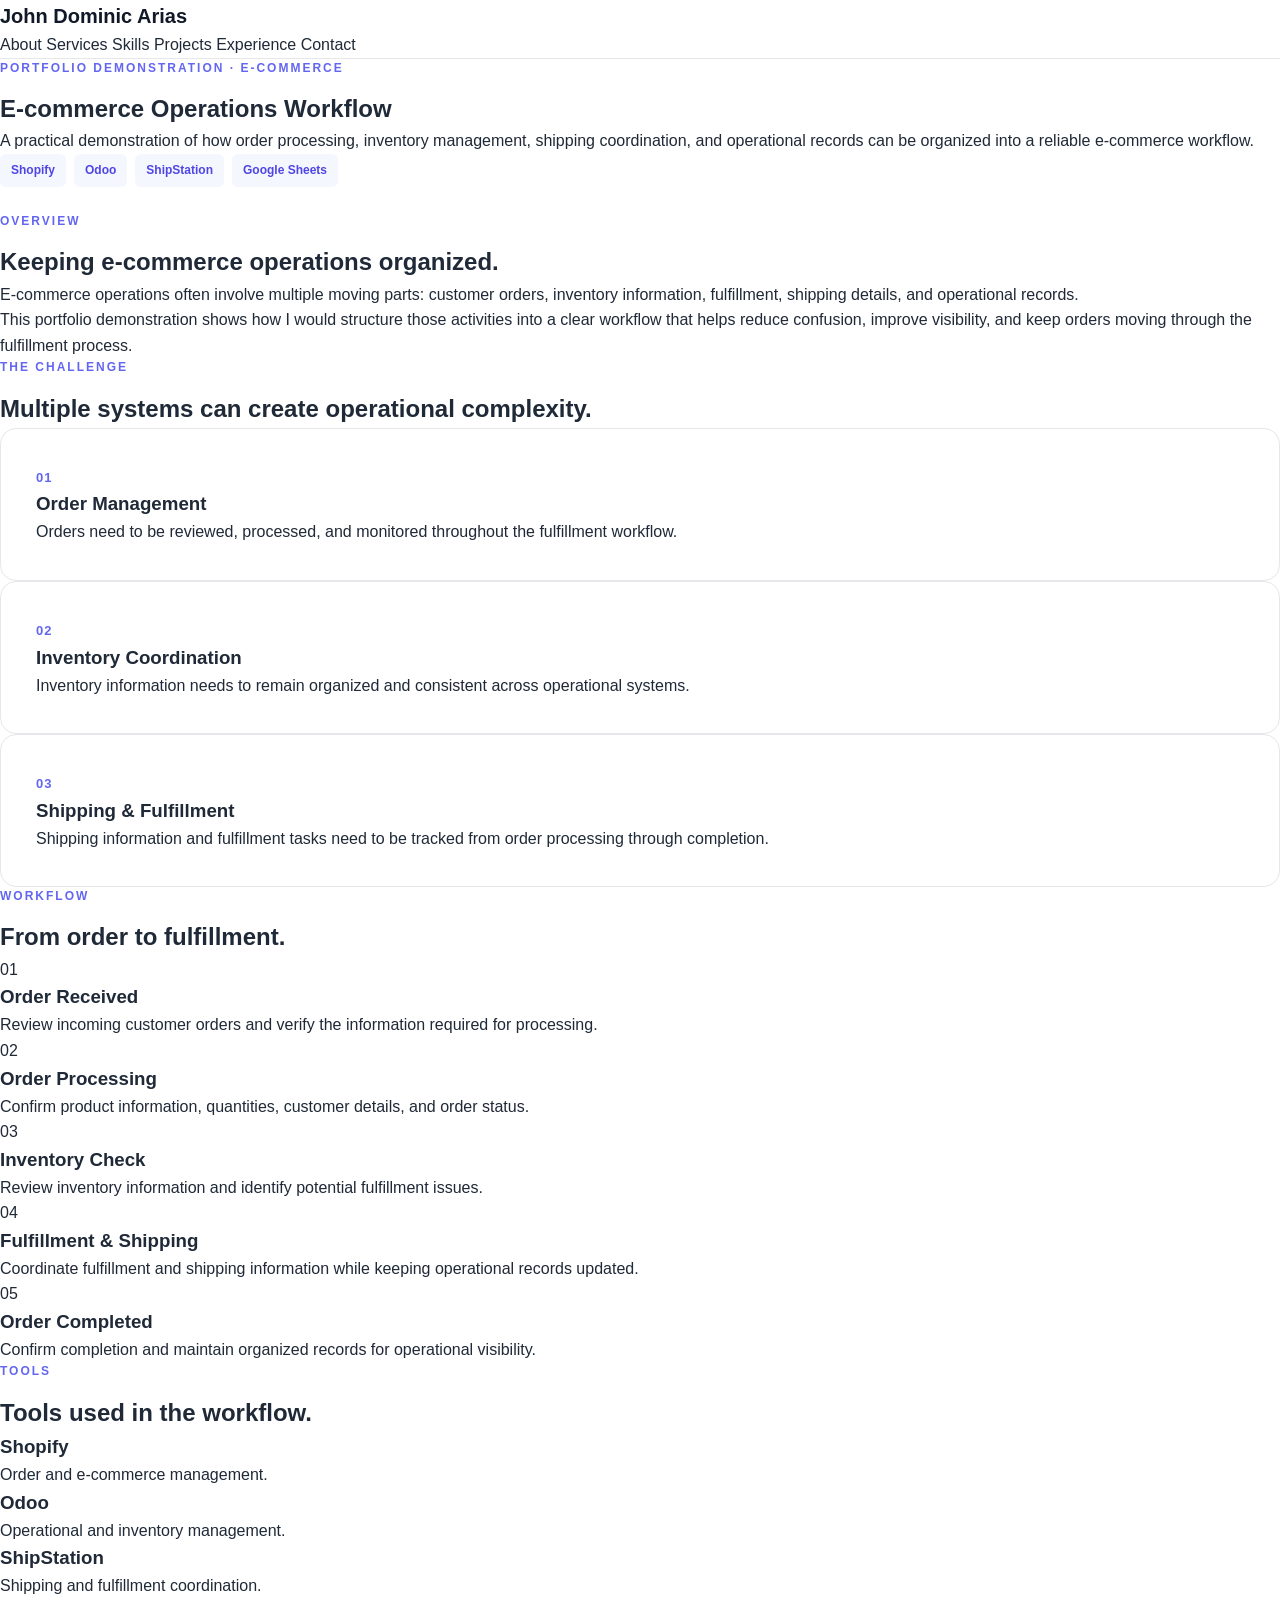
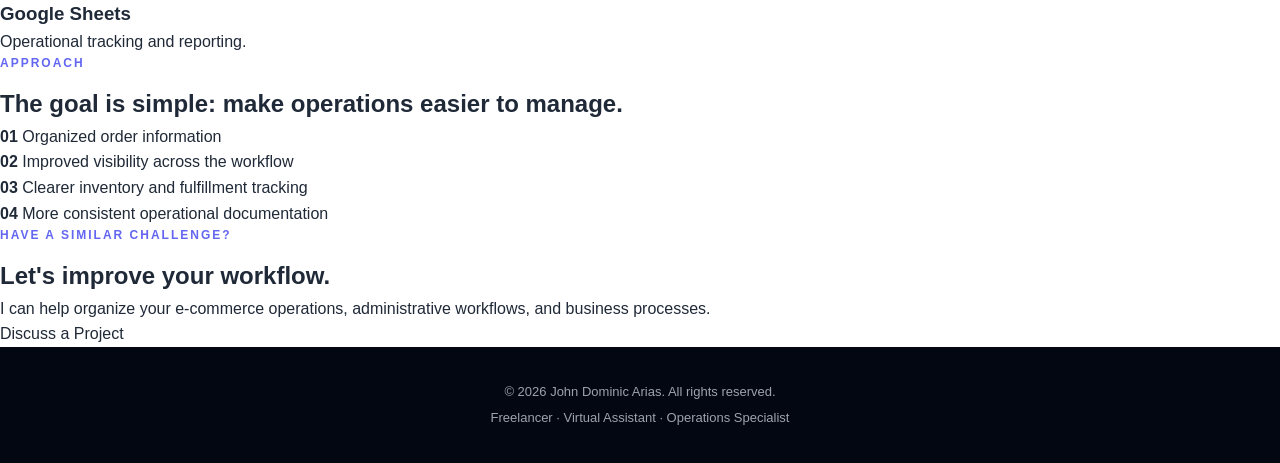
==== ecommerce-workflow.html @ 6441fe80 "Create e-commerce workflow project page" ====
<!DOCTYPE html>
<html lang="en">

<head>
    <meta charset="UTF-8">
    <meta name="viewport" content="width=device-width, initial-scale=1.0">

    <title>E-commerce Operations Workflow | John Dominic Arias</title>

    <link rel="stylesheet" href="style.css">
</head>

<body>

    <!-- Navigation -->
    <header>
        <div class="nav-container">

            <a href="index.html" class="logo">
                John Dominic Arias
            </a>

            <nav>
                <a href="index.html#about">About</a>
                <a href="index.html#services">Services</a>
                <a href="index.html#skills">Skills</a>
                <a href="index.html#projects">Projects</a>
                <a href="index.html#experience">Experience</a>
                <a href="index.html#contact">Contact</a>
            </nav>

        </div>
    </header>


    <main>

        <!-- Project Hero -->
        <section class="project-hero">

            <p class="section-label">
                PORTFOLIO DEMONSTRATION · E-COMMERCE
            </p>

            <h1>
                E-commerce Operations Workflow
            </h1>

            <p class="project-intro">
                A practical demonstration of how order processing,
                inventory management, shipping coordination, and
                operational records can be organized into a reliable
                e-commerce workflow.
            </p>

            <div class="project-tools">
                <span>Shopify</span>
                <span>Odoo</span>
                <span>ShipStation</span>
                <span>Google Sheets</span>
            </div>

        </section>


        <!-- Overview -->
        <section class="project-section">

            <div class="project-section-heading">

                <p class="section-label">
                    OVERVIEW
                </p>

                <h2>
                    Keeping e-commerce operations organized.
                </h2>

            </div>

            <p class="project-text">
                E-commerce operations often involve multiple moving parts:
                customer orders, inventory information, fulfillment,
                shipping details, and operational records.
            </p>

            <p class="project-text">
                This portfolio demonstration shows how I would structure
                those activities into a clear workflow that helps reduce
                confusion, improve visibility, and keep orders moving
                through the fulfillment process.
            </p>

        </section>


        <!-- Problem -->
        <section class="project-section light-section">

            <div class="project-section-heading">

                <p class="section-label">
                    THE CHALLENGE
                </p>

                <h2>
                    Multiple systems can create operational complexity.
                </h2>

            </div>

            <div class="project-grid">

                <div class="project-card">

                    <span class="project-number">
                        01
                    </span>

                    <h3>
                        Order Management
                    </h3>

                    <p>
                        Orders need to be reviewed, processed, and
                        monitored throughout the fulfillment workflow.
                    </p>

                </div>


                <div class="project-card">

                    <span class="project-number">
                        02
                    </span>

                    <h3>
                        Inventory Coordination
                    </h3>

                    <p>
                        Inventory information needs to remain organized
                        and consistent across operational systems.
                    </p>

                </div>


                <div class="project-card">

                    <span class="project-number">
                        03
                    </span>

                    <h3>
                        Shipping & Fulfillment
                    </h3>

                    <p>
                        Shipping information and fulfillment tasks need
                        to be tracked from order processing through
                        completion.
                    </p>

                </div>

            </div>

        </section>


        <!-- Workflow -->
        <section class="project-section">

            <div class="project-section-heading">

                <p class="section-label">
                    WORKFLOW
                </p>

                <h2>
                    From order to fulfillment.
                </h2>

            </div>


            <div class="workflow">

                <div class="workflow-step">

                    <span>01</span>

                    <div>
                        <h3>
                            Order Received
                        </h3>

                        <p>
                            Review incoming customer orders and verify
                            the information required for processing.
                        </p>
                    </div>

                </div>


                <div class="workflow-step">

                    <span>02</span>

                    <div>
                        <h3>
                            Order Processing
                        </h3>

                        <p>
                            Confirm product information, quantities,
                            customer details, and order status.
                        </p>
                    </div>

                </div>


                <div class="workflow-step">

                    <span>03</span>

                    <div>
                        <h3>
                            Inventory Check
                        </h3>

                        <p>
                            Review inventory information and identify
                            potential fulfillment issues.
                        </p>
                    </div>

                </div>


                <div class="workflow-step">

                    <span>04</span>

                    <div>
                        <h3>
                            Fulfillment & Shipping
                        </h3>

                        <p>
                            Coordinate fulfillment and shipping information
                            while keeping operational records updated.
                        </p>
                    </div>

                </div>


                <div class="workflow-step">

                    <span>05</span>

                    <div>
                        <h3>
                            Order Completed
                        </h3>

                        <p>
                            Confirm completion and maintain organized
                            records for operational visibility.
                        </p>
                    </div>

                </div>

            </div>

        </section>


        <!-- Tools -->
        <section class="project-section light-section">

            <div class="project-section-heading">

                <p class="section-label">
                    TOOLS
                </p>

                <h2>
                    Tools used in the workflow.
                </h2>

            </div>


            <div class="tools-grid">

                <div>
                    <h3>Shopify</h3>
                    <p>
                        Order and e-commerce management.
                    </p>
                </div>

                <div>
                    <h3>Odoo</h3>
                    <p>
                        Operational and inventory management.
                    </p>
                </div>

                <div>
                    <h3>ShipStation</h3>
                    <p>
                        Shipping and fulfillment coordination.
                    </p>
                </div>

                <div>
                    <h3>Google Sheets</h3>
                    <p>
                        Operational tracking and reporting.
                    </p>
                </div>

            </div>

        </section>


        <!-- Result -->
        <section class="project-section">

            <div class="project-section-heading">

                <p class="section-label">
                    APPROACH
                </p>

                <h2>
                    The goal is simple: make operations easier to manage.
                </h2>

            </div>

            <div class="results-list">

                <div>
                    <strong>01</strong>
                    <span>Organized order information</span>
                </div>

                <div>
                    <strong>02</strong>
                    <span>Improved visibility across the workflow</span>
                </div>

                <div>
                    <strong>03</strong>
                    <span>Clearer inventory and fulfillment tracking</span>
                </div>

                <div>
                    <strong>04</strong>
                    <span>More consistent operational documentation</span>
                </div>

            </div>

        </section>


        <!-- CTA -->
        <section class="project-cta">

            <p class="section-label">
                HAVE A SIMILAR CHALLENGE?
            </p>

            <h2>
                Let's improve your workflow.
            </h2>

            <p>
                I can help organize your e-commerce operations,
                administrative workflows, and business processes.
            </p>

            <a href="index.html#contact" class="project-btn">
                Discuss a Project
            </a>

        </section>

    </main>


    <!-- Footer -->
    <footer>

        <p>
            © 2026 John Dominic Arias. All rights reserved.
        </p>

        <p>
            Freelancer · Virtual Assistant · Operations Specialist
        </p>

    </footer>

</body>

</html>
---- style.css ----
/* =========================================
   JOHN DOMINIC ARIAS — PORTFOLIO
   Main Stylesheet
   ========================================= */

* {
    margin: 0;
    padding: 0;
    box-sizing: border-box;
}

html {
    scroll-behavior: smooth;
}

body {
    font-family: Arial, Helvetica, sans-serif;
    line-height: 1.6;
    color: #1f2937;
    background: #ffffff;
}

a {
    text-decoration: none;
    color: inherit;
}


/* =========================================
   NAVIGATION
   ========================================= */

header {
    position: sticky;
    top: 0;
    z-index: 1000;
    background: rgba(255, 255, 255, 0.95);
    border-bottom: 1px solid #e5e7eb;
    backdrop-filter: blur(10px);
}

.navbar {
    max-width: 1200px;
    margin: auto;
    padding: 20px 30px;

    display: flex;
    justify-content: space-between;
    align-items: center;
}

.logo {
    font-size: 20px;
    font-weight: 700;
    color: #111827;
}

.nav-links {
    list-style: none;

    display: flex;
    gap: 28px;
}

.nav-links a {
    font-size: 14px;
    font-weight: 500;
    color: #4b5563;

    transition: color 0.3s ease;
}

.nav-links a:hover {
    color: #111827;
}


/* =========================================
   HERO
   ========================================= */

.hero {
    min-height: 90vh;

    display: flex;
    align-items: center;

    background:
        linear-gradient(
            135deg,
            #f8fafc 0%,
            #ffffff 50%,
            #eef2ff 100%
        );
}

.hero-content {
    max-width: 1200px;
    width: 100%;
    margin: auto;
    padding: 100px 30px;
}

.eyebrow {
    font-size: 13px;
    font-weight: 700;
    letter-spacing: 2px;

    color: #6366f1;

    margin-bottom: 20px;
}

.hero h1 {
    max-width: 800px;

    font-size: clamp(48px, 7vw, 82px);
    line-height: 1.05;

    letter-spacing: -3px;

    color: #111827;

    margin-bottom: 30px;
}

.hero h1 span {
    color: #6366f1;
}

.hero-description {
    max-width: 700px;

    font-size: 20px;
    line-height: 1.7;

    color: #4b5563;

    margin-bottom: 40px;
}
.hero-highlights {
    display: flex;
    flex-wrap: wrap;
    gap: 10px 20px;
    margin-bottom: 35px;
    max-width: 800px;
}

.hero-highlights span {
    font-size: 14px;
    font-weight: 600;
    color: #4b5563;
}

.hero-buttons {
    display: flex;
    gap: 15px;
    flex-wrap: wrap;
}

.btn {
    display: inline-block;

    padding: 14px 24px;

    border-radius: 8px;

    font-size: 15px;
    font-weight: 600;

    transition:
        transform 0.2s ease,
        box-shadow 0.2s ease;
}

.btn:hover {
    transform: translateY(-2px);
}

.primary-btn {
    background: #111827;
    color: white;

    box-shadow: 0 8px 20px rgba(17, 24, 39, 0.15);
}

.secondary-btn {
    background: white;
    color: #111827;

    border: 1px solid #d1d5db;
}


/* =========================================
   GENERAL SECTIONS
   ========================================= */

.section {
    max-width: 1200px;

    margin: auto;

    padding: 120px 30px;
}

.section-heading {
    max-width: 700px;

    margin-bottom: 60px;
}

.section-label {
    font-size: 12px;
    font-weight: 700;

    letter-spacing: 2px;

    color: #6366f1;

    margin-bottom: 12px;
}

.section-heading h2 {
    font-size: clamp(36px, 5vw, 52px);

    line-height: 1.1;

    letter-spacing: -2px;

    color: #111827;

    margin-bottom: 20px;
}

.section-heading > p:last-child {
    color: #6b7280;
    font-size: 17px;
}


/* =========================================
   ABOUT
   ========================================= */

.about-content {
    max-width: 800px;
}

.about-content p {
    font-size: 18px;
    color: #4b5563;

    margin-bottom: 24px;
}


/* =========================================
   SERVICES
   ========================================= */

.services-grid {
    display: grid;
    grid-template-columns: repeat(3, 1fr);
    gap: 20px;
}

.service-card {
    position: relative;

    padding: 35px;

    border: 1px solid #e5e7eb;
    border-radius: 14px;

    background: #ffffff;

    transition:
        transform 0.25s ease,
        box-shadow 0.25s ease,
        border-color 0.25s ease;
}

.service-card:hover {
    transform: translateY(-6px);

    border-color: #c7d2fe;

    box-shadow:
        0 20px 45px rgba(0, 0, 0, 0.08);
}

.service-number {
    font-size: 13px;
    font-weight: 700;

    color: #6366f1;

    letter-spacing: 1px;

    margin-bottom: 25px;
}

.service-card h3 {
    font-size: 22px;

    color: #111827;

    margin-bottom: 14px;
}

.service-card > p {
    color: #6b7280;

    margin-bottom: 22px;
}

.service-card ul {
    list-style: none;

    display: flex;
    flex-direction: column;

    gap: 9px;
}

.service-card li {
    position: relative;

    padding-left: 20px;

    font-size: 14px;

    color: #4b5563;
}

.service-card li::before {
    content: "✓";

    position: absolute;
    left: 0;

    color: #6366f1;

    font-weight: 700;
}


/* =========================================
   PROJECTS
   ========================================= */

.projects-grid {
    display: grid;
    grid-template-columns: repeat(2, 1fr);
    gap: 24px;
}

.project-card {
    position: relative;

    padding: 35px;

    background: #ffffff;

    border: 1px solid #e5e7eb;
    border-radius: 16px;

    transition:
        transform 0.25s ease,
        box-shadow 0.25s ease,
        border-color 0.25s ease;
}

.project-card:hover {
    transform: translateY(-6px);

    border-color: #c7d2fe;

    box-shadow:
        0 20px 45px rgba(0, 0, 0, 0.08);
}

.project-top {
    display: flex;

    align-items: center;
    justify-content: space-between;

    margin-bottom: 30px;
}

.project-number {
    font-size: 13px;

    font-weight: 700;

    color: #6366f1;

    letter-spacing: 1px;
}

.project-category {
    font-size: 11px;

    font-weight: 700;

    color: #6366f1;

    letter-spacing: 1.2px;
}

.project-content h3 {
    font-size: 24px;

    color: #111827;

    margin-bottom: 15px;
}

.project-content > p {
    color: #6b7280;

    line-height: 1.7;

    margin-bottom: 24px;
}

.project-tools {
    display: flex;

    flex-wrap: wrap;

    gap: 8px;

    margin-bottom: 25px;
}

.project-tools span {
    padding: 7px 11px;

    background: #f5f7ff;

    border-radius: 6px;

    font-size: 12px;

    font-weight: 600;

    color: #4f46e5;
}

.project-result {
    display: flex;

    flex-direction: column;

    gap: 5px;

    padding-top: 20px;

    margin-bottom: 25px;

    border-top: 1px solid #e5e7eb;
}

.project-result strong {
    font-size: 12px;

    text-transform: uppercase;

    letter-spacing: 1px;

    color: #111827;
}

.project-result span {
    font-size: 13px;

    color: #6b7280;
}

.project-link {
    display: inline-block;

    font-size: 14px;

    font-weight: 700;

    color: #111827;

    text-decoration: none;
}

.project-link:hover {
    color: #6366f1;
}


/* =========================================
   EXPERIENCE
   ========================================= */

.experience-list {
    display: flex;

    flex-direction: column;

    gap: 40px;
}

.experience-item {
    display: grid;

    grid-template-columns: 180px 1fr;

    gap: 40px;

    padding-bottom: 40px;

    border-bottom: 1px solid #e5e7eb;
}

.experience-date {
    font-size: 14px;

    font-weight: 700;

    color: #6366f1;
}

.experience-item h3 {
    font-size: 24px;

    color: #111827;

    margin-bottom: 5px;
}

.company {
    font-weight: 600;

    color: #6b7280;

    margin-bottom: 15px;
}

.experience-item p {
    max-width: 700px;

    color: #6b7280;
}


/* EXPERIENCE HIGHLIGHTS */

.experience-highlights {
    max-width: 650px;

    margin-top: 15px;

    padding-left: 20px;

    color: #6b7280;

    font-size: 14px;
}

.experience-highlights li {
    margin-bottom: 8px;
    line-height: 1.6;
}

.experience-highlights li::marker {
    color: #6366f1;
}

/* =========================================
   CONTACT
   ========================================= */

.contact-section {
    text-align: center;
    padding: 120px 20px;
    background: #111827;
    color: #ffffff;
}

.contact-section .section-label {
    color: #818cf8;
    margin-bottom: 24px;
}

.contact-section h2 {
    max-width: 850px;
    margin: 0 auto 28px;
    font-size: 64px;
    line-height: 1.1;
    letter-spacing: -2px;
    color: #ffffff;
}

.contact-section > p:not(.section-label) {
    max-width: 650px;
    margin: 0 auto 40px;
    color: #cbd5e1;
    font-size: 17px;
    line-height: 1.7;
}

.contact-section .btn {
    display: inline-block;
    padding: 15px 28px;
    border-radius: 8px;
    text-decoration: none;
    font-weight: 600;
    margin: 0 6px;
    transition: all 0.2s ease;
}

.contact-section .primary-btn {
    background: #ffffff;
    color: #111827;
}

.contact-section .primary-btn:hover {
    transform: translateY(-2px);
    box-shadow: 0 8px 20px rgba(0, 0, 0, 0.2);
}

.contact-section .secondary-btn {
    border: 1px solid #475569;
    color: #ffffff;
    background: transparent;
}

.contact-section .secondary-btn:hover {
    background: #1f2937;
    transform: translateY(-2px);
}

/* =========================================
   FOOTER
   ========================================= */

footer {
    padding: 30px;

    text-align: center;

    background: #030712;

    color: #9ca3af;

    font-size: 13px;
}

footer p {
    margin: 5px;
}


/* =========================================
   RESPONSIVE DESIGN
   ========================================= */

@media (max-width: 900px) {

    .nav-links {
        display: none;
    }

    .services-grid {
        grid-template-columns: 1fr 1fr;
    }

    .projects-grid {
        grid-template-columns: 1fr;
    }

}


@media (max-width: 600px) {

    .hero h1 {
        letter-spacing: -2px;
    }

    .hero-description {
        font-size: 17px;
    }

    .section {
        padding: 80px 20px;
    }

    .services-grid {
        grid-template-columns: 1fr;
    }

    .experience-item {
        grid-template-columns: 1fr;

        gap: 10px;
    }

    .navbar {
        padding: 18px 20px;
    }

}
/* =========================================
   SKILLS
   ========================================= */

.skills-grid {
    display: grid;
    grid-template-columns: repeat(2, minmax(0, 1fr));
    gap: 24px;
}

.skill-category {
    padding: 30px;
    border: 1px solid #e5e7eb;
    border-radius: 14px;
    background: #ffffff;
}

.skill-number {
    font-size: 13px;
    font-weight: 700;
    color: #6366f1;
    margin-bottom: 12px;
}

.skill-category h3 {
    font-size: 21px;
    color: #111827;
    margin-bottom: 12px;
}

.skill-category > p:not(.skill-number) {
    max-width: 600px;
    color: #6b7280;
    font-size: 14px;
    line-height: 1.6;
    margin-bottom: 20px;
}

.skill-tags {
    display: flex;
    flex-wrap: wrap;
    gap: 8px;
}

.skill-tags span {
    padding: 7px 11px;
    border: 1px solid #e5e7eb;
    border-radius: 6px;
    background: #f9fafb;
    color: #374151;
    font-size: 13px;
}
/* =========================================
   MOBILE RESPONSIVE
   ========================================= */

@media (max-width: 768px) {

    /* -----------------------------------------
       GENERAL
       ----------------------------------------- */

    .section {
        padding: 80px 20px;
    }

    .section-heading h2 {
        font-size: 42px;
        line-height: 1.15;
        letter-spacing: -1px;
    }


    /* -----------------------------------------
       NAVIGATION
       ----------------------------------------- */

    header {
        padding: 0 20px;
    }

    nav {
        gap: 12px;
    }

    nav a {
        font-size: 13px;
    }


    /* -----------------------------------------
       HERO
       ----------------------------------------- */

    .hero {
        padding: 100px 20px 80px;
    }

    .hero h1 {
        font-size: 52px;
        line-height: 1.05;
        letter-spacing: -2px;
    }

    .hero p {
        font-size: 16px;
        line-height: 1.7;
    }

    .hero-actions {
        flex-wrap: wrap;
        gap: 10px;
    }


    /* -----------------------------------------
       SERVICES
       ----------------------------------------- */

    .services-grid {
        grid-template-columns: 1fr;
        gap: 18px;
    }

    .service-card {
        padding: 24px;
    }


    /* -----------------------------------------
       SKILLS
       ----------------------------------------- */

    .skills-grid {
        grid-template-columns: 1fr;
        gap: 18px;
    }

    .skill-category {
        padding: 24px;
    }


    /* -----------------------------------------
       PROJECTS
       ----------------------------------------- */

    .projects-grid {
        grid-template-columns: 1fr;
        gap: 20px;
    }

    .project-card {
        padding: 24px;
    }


    /* -----------------------------------------
       EXPERIENCE
       ----------------------------------------- */

    .experience-item {
        grid-template-columns: 1fr;
        gap: 12px;
        padding-bottom: 32px;
    }

    .experience-date {
        margin-bottom: 4px;
    }

    .experience-item h3 {
        font-size: 22px;
    }


    /* -----------------------------------------
       CONTACT
       ----------------------------------------- */

    .contact-section {
        padding: 90px 20px;
    }

    .contact-section h2 {
        font-size: 44px;
        line-height: 1.1;
        letter-spacing: -1.5px;
    }

    .contact-section > p:not(.section-label) {
        font-size: 16px;
    }

    .contact-section .btn {
        display: block;
        width: fit-content;
        margin: 10px auto;
    }


    /* -----------------------------------------
       FOOTER
       ----------------------------------------- */

    footer {
        padding: 30px 20px;
        text-align: center;
    }

}
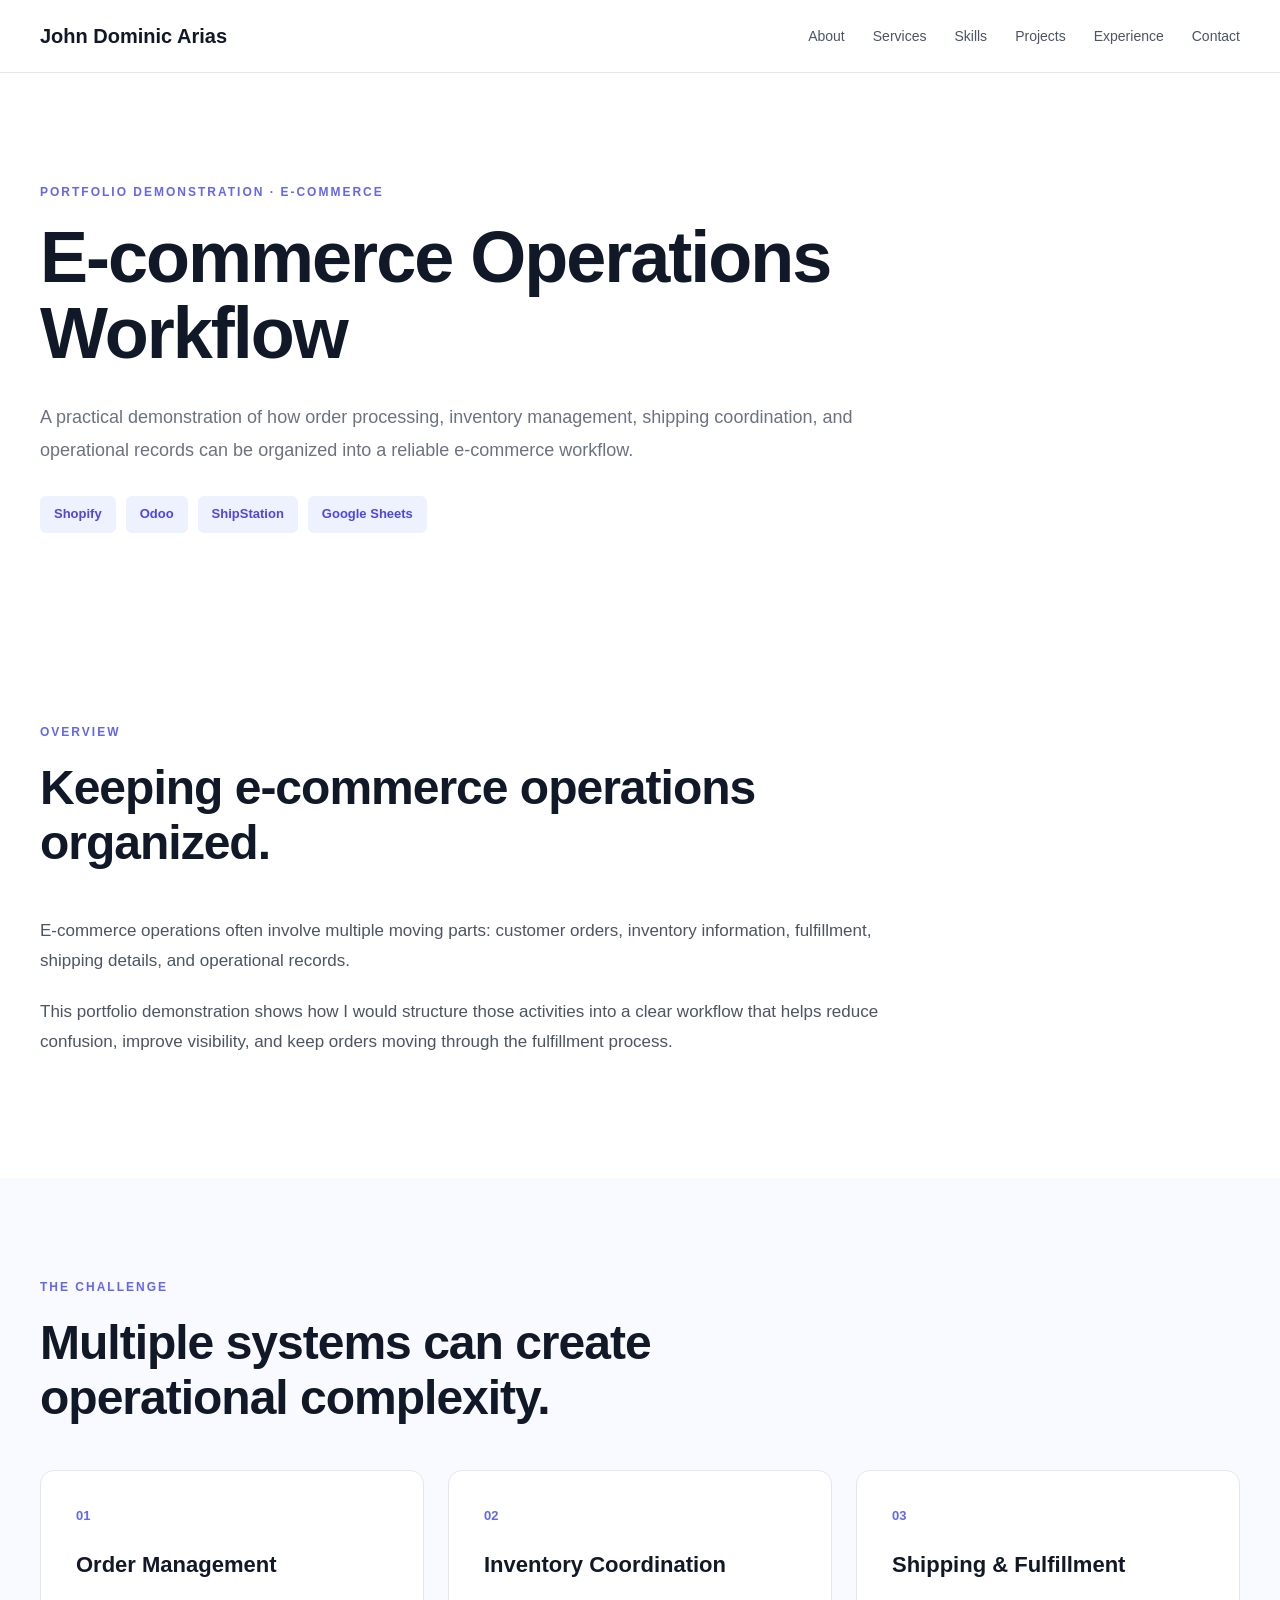
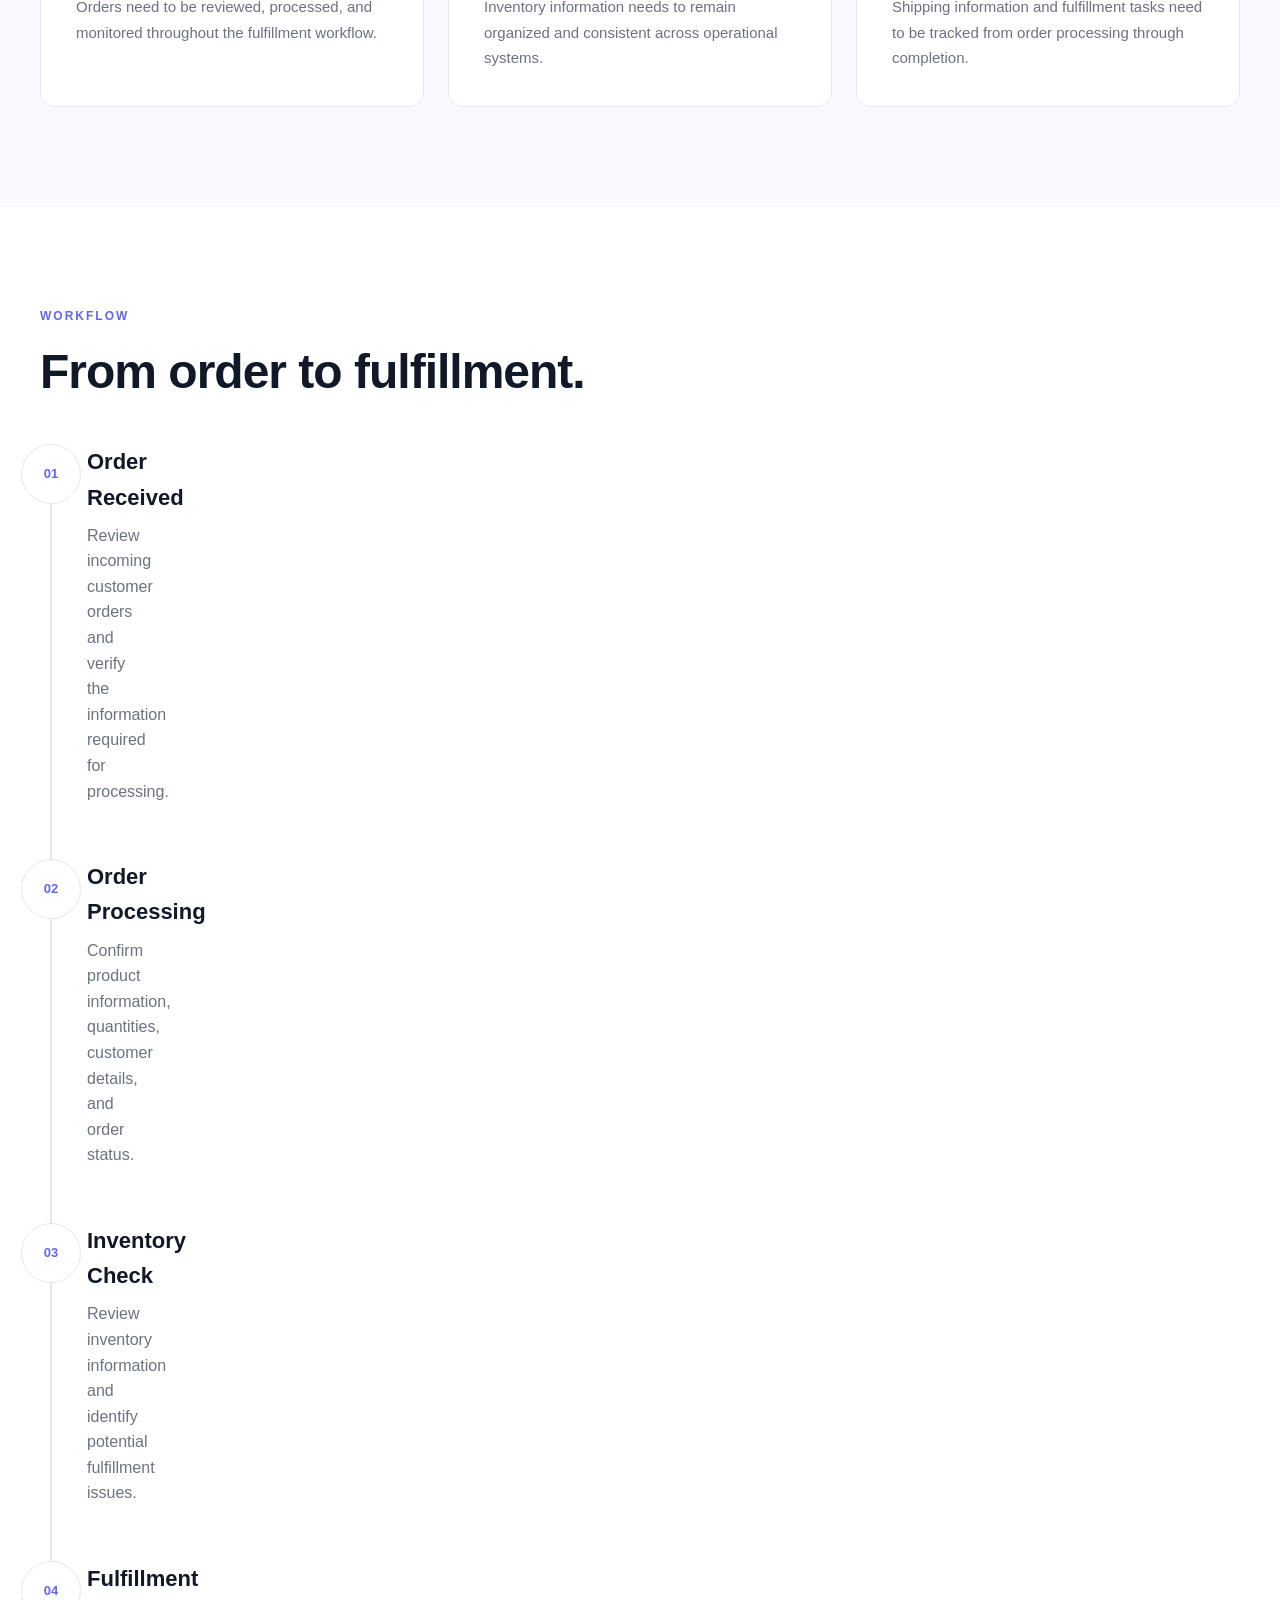
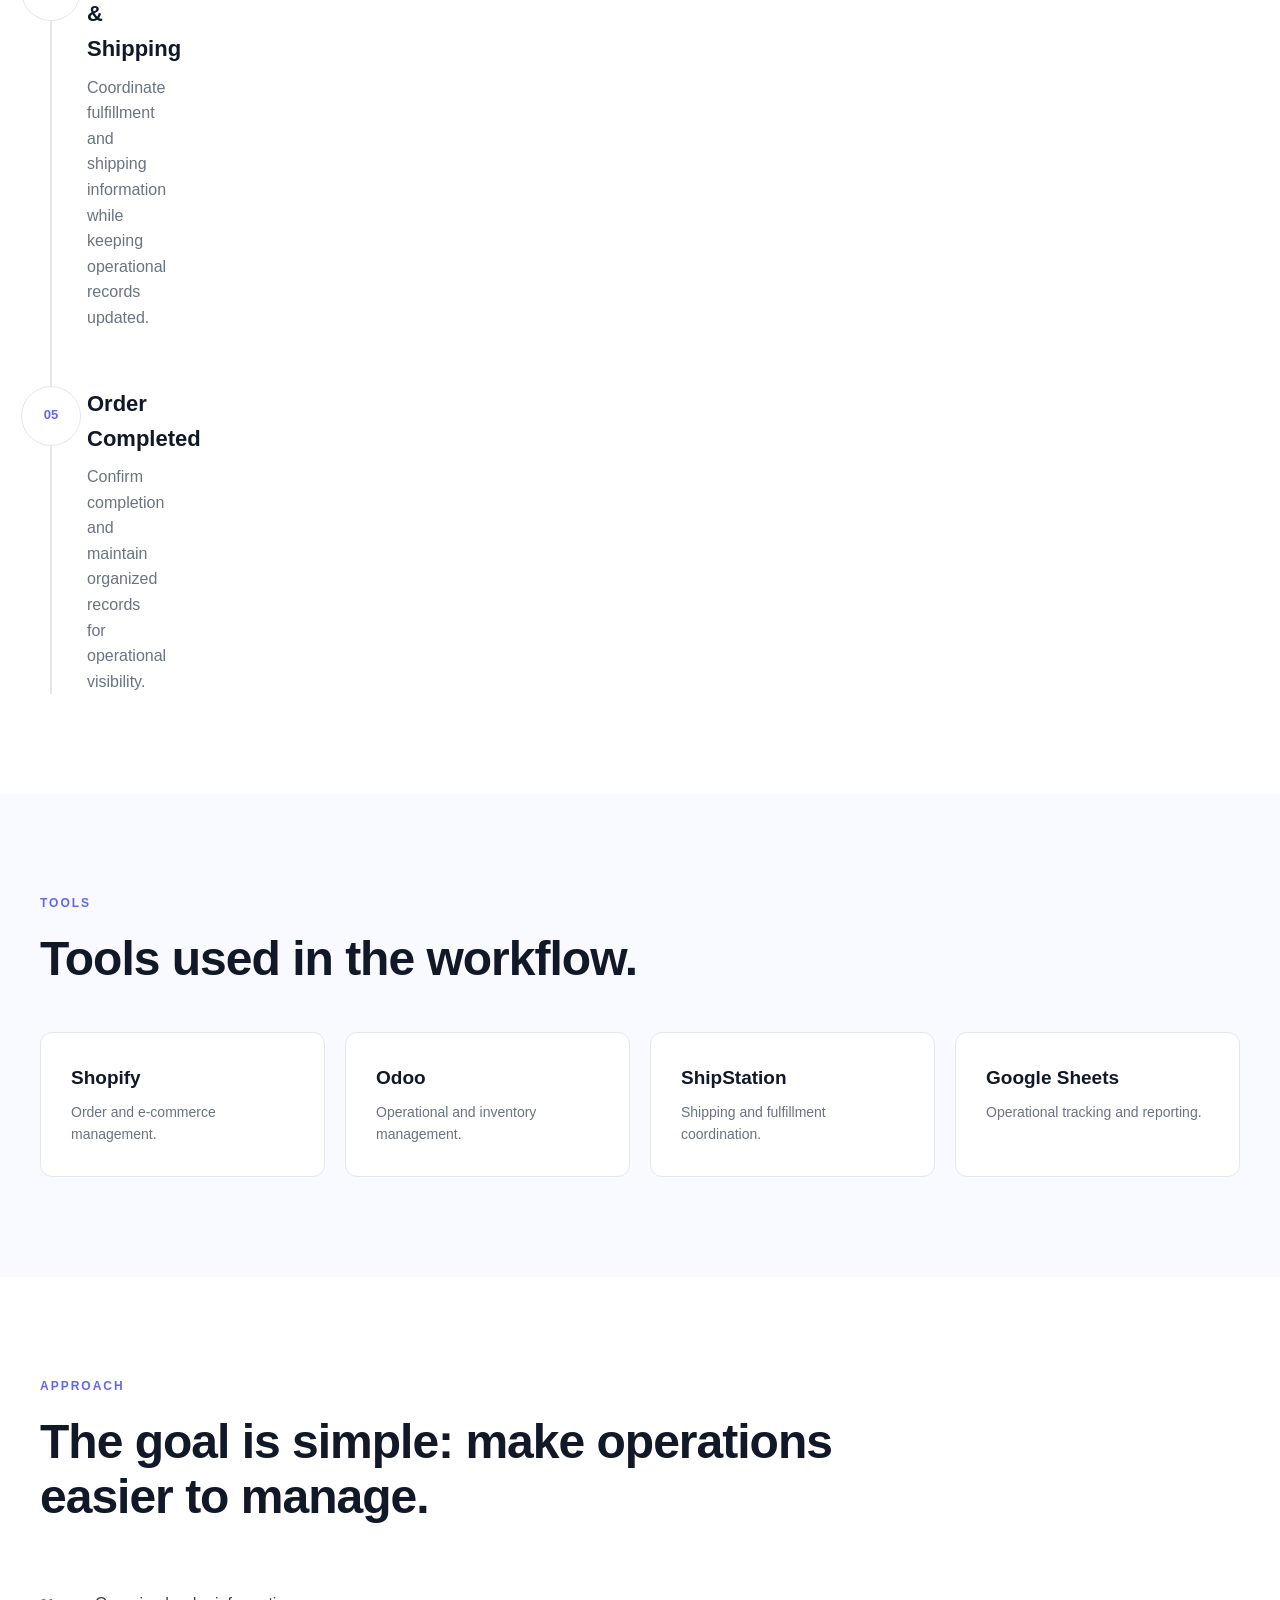
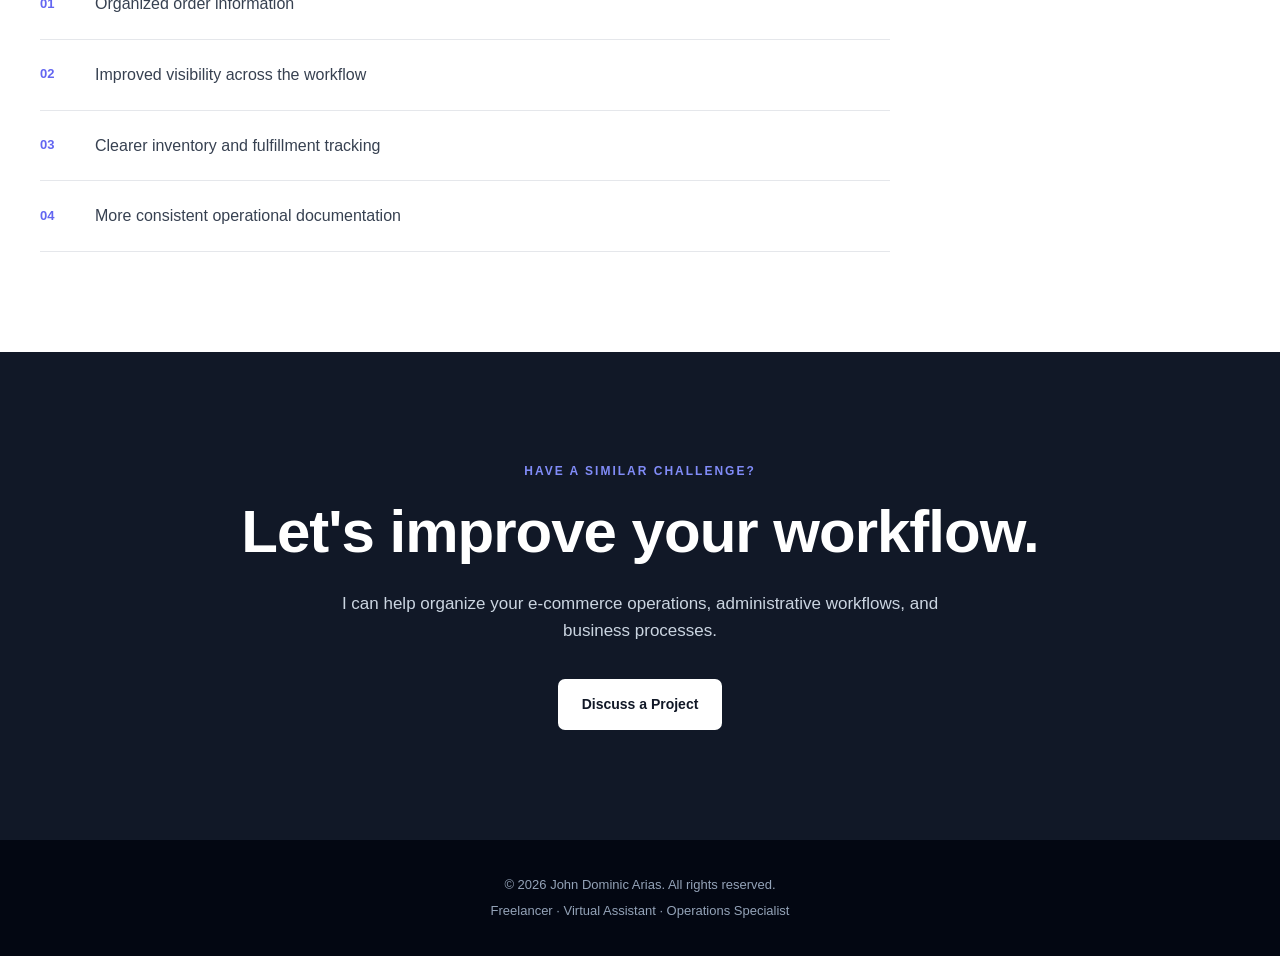
==== commit c6bc52b0: "Update stylesheet link to ecommerce-workflow.css" ====
--- a/ecommerce-workflow.html
+++ b/ecommerce-workflow.html
@@ -7,7 +7,7 @@
 
     <title>E-commerce Operations Workflow | John Dominic Arias</title>
 
-    <link rel="stylesheet" href="style.css">
+    <link rel="stylesheet" href="ecommerce-workflow.css">
 </head>
 
 <body>
--- a/ecommerce-workflow.css
+++ b/ecommerce-workflow.css
@@ -0,0 +1,440 @@
+/* =========================================
+   E-COMMERCE WORKFLOW PROJECT
+   ========================================= */
+
+* {
+    margin: 0;
+    padding: 0;
+    box-sizing: border-box;
+}
+
+html {
+    scroll-behavior: smooth;
+}
+
+body {
+    font-family: Arial, Helvetica, sans-serif;
+    color: #111827;
+    background: #ffffff;
+    line-height: 1.6;
+}
+
+/* =========================================
+   NAVIGATION
+   ========================================= */
+
+header {
+    border-bottom: 1px solid #e5e7eb;
+    background: #ffffff;
+}
+
+.nav-container {
+    max-width: 1280px;
+    margin: 0 auto;
+    padding: 20px 40px;
+
+    display: flex;
+    align-items: center;
+    justify-content: space-between;
+}
+
+.logo {
+    color: #111827;
+    text-decoration: none;
+    font-size: 20px;
+    font-weight: 700;
+}
+
+nav {
+    display: flex;
+    gap: 28px;
+}
+
+nav a {
+    color: #4b5563;
+    text-decoration: none;
+    font-size: 14px;
+    transition: color 0.2s ease;
+}
+
+nav a:hover {
+    color: #6366f1;
+}
+
+/* =========================================
+   GENERAL
+   ========================================= */
+
+main {
+    overflow: hidden;
+}
+
+.section-label {
+    color: #6366f1;
+    font-size: 12px;
+    font-weight: 700;
+    letter-spacing: 2px;
+    text-transform: uppercase;
+    margin-bottom: 18px;
+}
+
+/* =========================================
+   PROJECT HERO
+   ========================================= */
+
+.project-hero {
+    max-width: 1280px;
+    margin: 0 auto;
+    padding: 110px 40px 90px;
+}
+
+.project-hero h1 {
+    max-width: 900px;
+    font-size: clamp(42px, 6vw, 72px);
+    line-height: 1.05;
+    letter-spacing: -2px;
+    margin-bottom: 30px;
+    color: #111827;
+}
+
+.project-intro {
+    max-width: 850px;
+    color: #6b7280;
+    font-size: 18px;
+    line-height: 1.8;
+    margin-bottom: 30px;
+}
+
+.project-tools {
+    display: flex;
+    flex-wrap: wrap;
+    gap: 10px;
+}
+
+.project-tools span {
+    padding: 8px 14px;
+    background: #eef2ff;
+    color: #4f46e5;
+    border-radius: 6px;
+    font-size: 13px;
+    font-weight: 600;
+}
+
+/* =========================================
+   PROJECT SECTIONS
+   ========================================= */
+
+.project-section {
+    max-width: 1280px;
+    margin: 0 auto;
+    padding: 100px 40px;
+}
+
+.light-section {
+    max-width: none;
+    background: #f8faff;
+}
+
+.light-section > .project-section-heading,
+.light-section > .project-grid,
+.light-section > .tools-grid {
+    max-width: 1200px;
+    margin-left: auto;
+    margin-right: auto;
+}
+
+.project-section-heading {
+    margin-bottom: 45px;
+}
+
+.project-section-heading h2 {
+    max-width: 850px;
+    font-size: clamp(32px, 4vw, 48px);
+    line-height: 1.15;
+    letter-spacing: -1px;
+    color: #111827;
+}
+
+.project-text {
+    max-width: 850px;
+    color: #4b5563;
+    font-size: 17px;
+    line-height: 1.8;
+    margin-bottom: 20px;
+}
+
+/* =========================================
+   CHALLENGE CARDS
+   ========================================= */
+
+.project-grid {
+    display: grid;
+    grid-template-columns: repeat(3, 1fr);
+    gap: 24px;
+}
+
+.project-card {
+    padding: 35px;
+    background: #ffffff;
+    border: 1px solid #e5e7eb;
+    border-radius: 14px;
+}
+
+.project-number {
+    display: block;
+    color: #6366f1;
+    font-size: 13px;
+    font-weight: 700;
+    margin-bottom: 20px;
+}
+
+.project-card h3 {
+    font-size: 22px;
+    margin-bottom: 12px;
+    color: #111827;
+}
+
+.project-card p {
+    color: #6b7280;
+    font-size: 15px;
+    line-height: 1.7;
+}
+
+/* =========================================
+   WORKFLOW
+   ========================================= */
+
+.workflow {
+    max-width: 900px;
+    border-left: 2px solid #e5e7eb;
+    margin-left: 10px;
+}
+
+.workflow-step {
+    display: grid;
+    grid-template-columns: 60px 1fr;
+    gap: 25px;
+
+    position: relative;
+
+    padding: 0 0 55px 35px;
+}
+
+.workflow-step:last-child {
+    padding-bottom: 0;
+}
+
+.workflow-step > span {
+    position: absolute;
+    left: -31px;
+
+    width: 60px;
+    height: 60px;
+
+    display: flex;
+    align-items: center;
+    justify-content: center;
+
+    background: #ffffff;
+    border: 1px solid #e5e7eb;
+    border-radius: 50%;
+
+    color: #6366f1;
+    font-size: 13px;
+    font-weight: 700;
+}
+
+.workflow-step h3 {
+    font-size: 22px;
+    margin-bottom: 8px;
+    color: #111827;
+}
+
+.workflow-step p {
+    color: #6b7280;
+    max-width: 700px;
+}
+
+/* =========================================
+   TOOLS
+   ========================================= */
+
+.tools-grid {
+    display: grid;
+    grid-template-columns: repeat(4, 1fr);
+    gap: 20px;
+}
+
+.tools-grid > div {
+    padding: 30px;
+    background: #ffffff;
+    border: 1px solid #e5e7eb;
+    border-radius: 12px;
+}
+
+.tools-grid h3 {
+    font-size: 19px;
+    margin-bottom: 8px;
+}
+
+.tools-grid p {
+    color: #6b7280;
+    font-size: 14px;
+}
+
+/* =========================================
+   RESULTS
+   ========================================= */
+
+.results-list {
+    max-width: 850px;
+    display: flex;
+    flex-direction: column;
+}
+
+.results-list > div {
+    display: flex;
+    align-items: center;
+    gap: 25px;
+
+    padding: 22px 0;
+    border-bottom: 1px solid #e5e7eb;
+}
+
+.results-list strong {
+    color: #6366f1;
+    font-size: 13px;
+    min-width: 30px;
+}
+
+.results-list span {
+    color: #374151;
+    font-size: 16px;
+}
+
+/* =========================================
+   CTA
+   ========================================= */
+
+.project-cta {
+    background: #111827;
+    color: #ffffff;
+    text-align: center;
+
+    padding: 110px 40px;
+}
+
+.project-cta .section-label {
+    color: #818cf8;
+}
+
+.project-cta h2 {
+    font-size: clamp(36px, 5vw, 60px);
+    line-height: 1.1;
+    letter-spacing: -1px;
+    margin-bottom: 25px;
+}
+
+.project-cta p:not(.section-label) {
+    max-width: 650px;
+    margin: 0 auto 35px;
+    color: #cbd5e1;
+    font-size: 17px;
+}
+
+.project-btn {
+    display: inline-block;
+    padding: 14px 24px;
+
+    background: #ffffff;
+    color: #111827;
+
+    border-radius: 7px;
+
+    text-decoration: none;
+    font-weight: 700;
+    font-size: 14px;
+
+    transition: transform 0.2s ease, box-shadow 0.2s ease;
+}
+
+.project-btn:hover {
+    transform: translateY(-2px);
+    box-shadow: 0 10px 25px rgba(0, 0, 0, 0.15);
+}
+
+/* =========================================
+   FOOTER
+   ========================================= */
+
+footer {
+    background: #030712;
+    color: #94a3b8;
+
+    text-align: center;
+
+    padding: 30px 20px;
+}
+
+footer p {
+    margin: 5px 0;
+    font-size: 13px;
+}
+
+/* =========================================
+   MOBILE
+   ========================================= */
+
+@media (max-width: 800px) {
+
+    .nav-container {
+        padding: 18px 20px;
+        flex-direction: column;
+        gap: 15px;
+    }
+
+    nav {
+        gap: 14px;
+        flex-wrap: wrap;
+        justify-content: center;
+    }
+
+    .project-hero,
+    .project-section {
+        padding-left: 20px;
+        padding-right: 20px;
+    }
+
+    .project-grid {
+        grid-template-columns: 1fr;
+    }
+
+    .tools-grid {
+        grid-template-columns: repeat(2, 1fr);
+    }
+
+    .workflow-step {
+        padding-left: 25px;
+    }
+}
+
+@media (max-width: 500px) {
+
+    .project-hero {
+        padding-top: 70px;
+        padding-bottom: 60px;
+    }
+
+    .project-section {
+        padding-top: 70px;
+        padding-bottom: 70px;
+    }
+
+    .tools-grid {
+        grid-template-columns: 1fr;
+    }
+
+    .project-hero h1 {
+        letter-spacing: -1px;
+    }
+}
